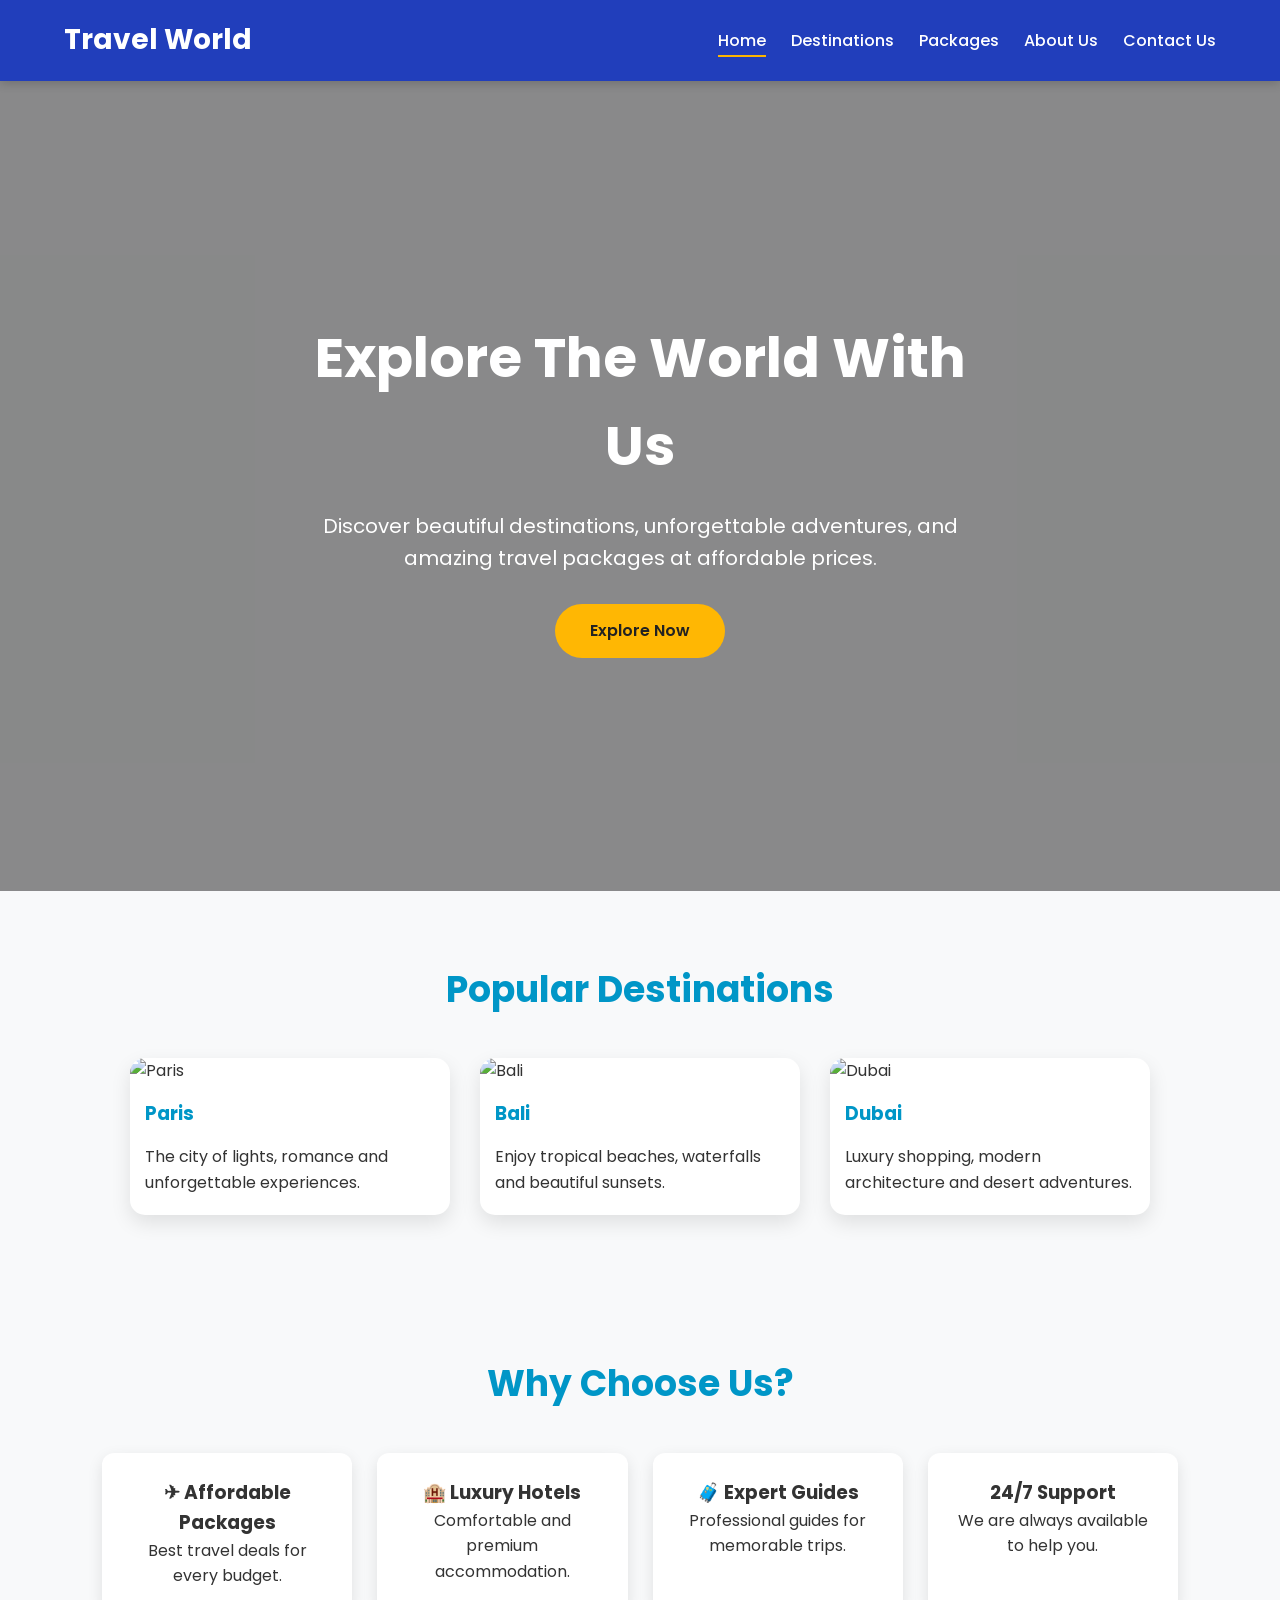
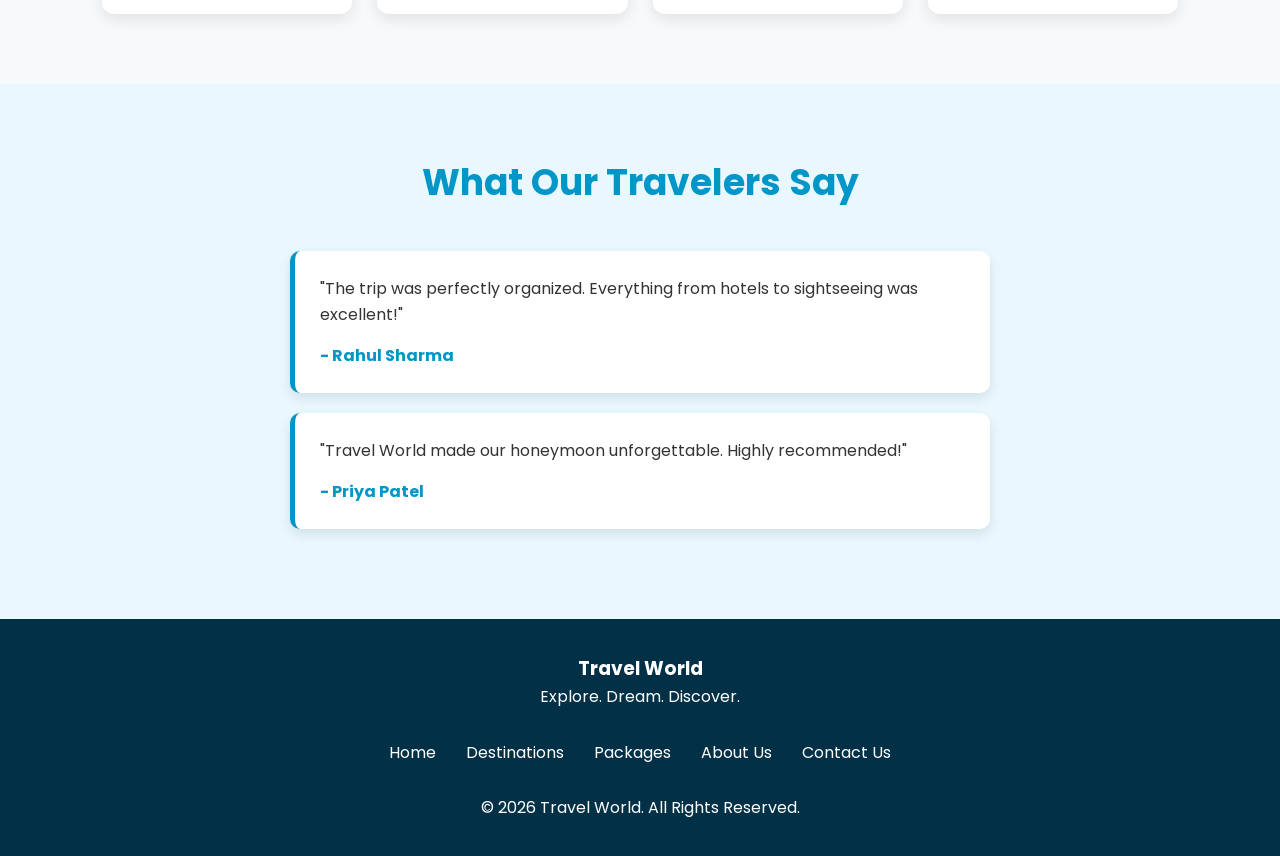
==== index.html @ 7a74a675 "Add files via upload" ====
<!DOCTYPE html>
<html lang="en">
<head>
    <meta charset="UTF-8">
    <meta name="viewport" content="width=device-width, initial-scale=1.0">
    <title>Tours and Travel</title>
    <link rel="preconnect" href="https://fonts.googleapis.com">
    <link rel="preconnect" href="https://fonts.gstatic.com" crossorigin>
    <link href="https://fonts.googleapis.com/css2?family=Poppins:wght@300;400;500;600;700&display=swap" rel="stylesheet">
    <link rel="stylesheet" href="Style.css">
</head>
<body>
    <header>
        <nav class="navbar">
            <div class="logo">
                 Travel World
            </div>
            <ul class="nav-links">
                <li><a target="_blank" href="index.html" class="active">Home</a></li>
                <li><a target="_blank" href="Destination.html">Destinations</a></li>
                <li><a target="_blank" href="Packages.html">Packages</a></li>
                <li><a target="_blank" href="About.html">About Us</a></li>
                <li><a target="_blank" href="contact.html">Contact Us</a></li>
            </ul>
        </nav>
    </header>
    <section class="hero">
        <div class="hero-content">
            <h1>Explore The World With Us</h1>
            <p>
                Discover beautiful destinations, unforgettable adventures,
                and amazing travel packages at affordable prices.
            </p>
            <a href="Destination.html" class="btn">
                Explore Now
            </a>
        </div>
    </section>
    <section class="destinations">

        <h2>Popular Destinations</h2>

        <div class="card-container">

            <div class="card">
                <img src="images/Paris.jpg" alt="Paris">
                <h3>Paris</h3>
                <p>The city of lights, romance and unforgettable experiences.</p>
            </div>

            <div class="card">
                <img src="images/bali.jpg" alt="Bali">
                <h3>Bali</h3>
                <p>Enjoy tropical beaches, waterfalls and beautiful sunsets.</p>
            </div>

            <div class="card">
                <img src="images/dubai.jpg" alt="Dubai">
                <h3>Dubai</h3>
                <p>Luxury shopping, modern architecture and desert adventures.</p>
            </div>

        </div>

    </section>

    <section class="why-us">
        <h2>Why Choose Us?</h2>
        <div class="features">
            <div class="feature">
                <h3>✈ Affordable Packages</h3>
                <p>Best travel deals for every budget.</p>
            </div>
            <div class="feature">
                <h3>🏨 Luxury Hotels</h3>
                <p>Comfortable and premium accommodation.</p>
            </div>
            <div class="feature">
                <h3>🧳 Expert Guides</h3>
                <p>Professional guides for memorable trips.</p>
            </div>
            <div class="feature">
                <h3>24/7 Support</h3>
                <p>We are always available to help you.</p>
            </div>
        </div>
    </section>    
    <section class="testimonials">
        <h2>What Our Travelers Say</h2>
        <div class="testimonial-box">
            <p>
                "The trip was perfectly organized. Everything from hotels to
                sightseeing was excellent!"
            </p>
            <h4>- Rahul Sharma</h4>
        </div>
        <div class="testimonial-box">
            <p>
                "Travel World made our honeymoon unforgettable.
                Highly recommended!"
            </p>
            <h4>- Priya Patel</h4>
        </div>
    </section>
    <footer>
        <div class="footer-content">
            <h3>Travel World</h3>
            <p>Explore. Dream. Discover.</p>
            <ul class="footer-links">
                <li><a target="_blank" href="index.html">Home</a></li>
                <li><a target="_blank" href="Destination.html">Destinations</a></li>
                <li><a target="_blank" href="Packages.html">Packages</a></li>
                <li><a target="_blank" href="About.html">About Us</a></li>
                <li><a target="_blank" href="contact.html">Contact Us</a></li>
            </ul>
            <p>&copy; 2026 Travel World. All Rights Reserved.</p>
        </div>
    </footer>
</body>
</html>
---- Style.css ----
*{
    margin:0;
    padding:0;
    box-sizing:border-box;
    font-family:'Poppins',sans-serif;
    scroll-behavior:smooth;
}
body{
    background:#f8f9fa;
    color:#333;
    line-height:1.6;
}
header{
    background:#213ebb;
    position:sticky;
    top:0;
    z-index:1000;
    box-shadow:0 2px 10px rgba(0,0,0,.2);
}
.navbar{
    width:90%;
    margin:auto;
    display:flex;
    justify-content:space-between;
    align-items:center;
    padding:18px 0;
}
.logo{
    color:white;
    font-size:28px;
    font-weight:700;
}
.nav-links{
    display:flex;
    list-style:none;
}
.nav-links li{
    margin-left:25px;
}
.nav-links a{
    text-decoration:none;
    color:white;
    font-weight:500;
    transition:.3s;
    position:relative;
}
.nav-links a::after{
    content:"";
    position:absolute;
    left:0;
    bottom:-5px;
    width:0%;
    height:2px;
    background:#fdb500;
    transition:.3s;
}
.nav-links a:hover::after,
.nav-links .active::after{
    width:100%;
}
.nav-links a:hover{
    color:#ffb703;
}
.hero{
    height:90vh;
    background:url("images/hero.jpg") center/cover no-repeat;
    display:flex;
    justify-content:center;
    align-items:center;
    text-align:center;
    color:white;
    position:relative;
}
.hero::before{
    content:"";
    position:absolute;
    width:100%;
    height:100%;
    background:rgba(0,0,0,.45);
}
.hero-content{
    position:relative;
    max-width:700px;
    padding:20px;
    animation:fadeUp 1.2s ease;
}
.hero h1{
    font-size:55px;
    margin-bottom:20px;
}
.hero p{
    font-size:20px;
    margin-bottom:30px;
}
.btn{
    display:inline-block;
    padding:14px 35px;
    background:#ffb703;
    color:#222;
    text-decoration:none;
    border-radius:40px;
    font-weight:600;
    transition:.3s;
}
.btn:hover{
    background:white;
    transform:scale(1.05);
}
section{
    padding:70px 8%;
}
section h2{
    text-align:center;
    font-size:36px;
    color:#0096c7;
    margin-bottom:40px;
}
.card-container{
    display:flex;
    justify-content:center;
    gap:30px;
    flex-wrap:wrap;
}
.card{
    width:320px;
    background:white;
    border-radius:15px;
    overflow:hidden;
    box-shadow:0 8px 20px rgba(0,0,0,.1);
    transition:.4s;
}
.card img{
    width:100%;
    height:220px;
    object-fit:cover;
}
.card h3{
    padding:15px;
    color:#0096c7;
}
.card p{
    padding:0 15px 20px;
}
.card:hover{
    transform:translateY(-10px);
    box-shadow:0 12px 30px rgba(0,0,0,.25);
}
.features{
    display:grid;
    grid-template-columns:repeat(4,1fr);
    gap:25px;
}
.feature{
    background:white;
    padding:25px;
    text-align:center;
    border-radius:12px;
    box-shadow:0 5px 15px rgba(0,0,0,.1);
    transition:.4s;
}
.feature:hover{
    background:#0096c7;
    color:white;
    transform:translateY(-8px);
}
.testimonials{
    background:#e9f8ff;
}
.testimonial-box{
    background:white;
    margin:20px auto;
    max-width:700px;
    padding:25px;
    border-left:5px solid #0096c7;
    border-radius:10px;
    box-shadow:0 5px 12px rgba(0,0,0,.1);
}
.testimonial-box h4{
    margin-top:15px;
    color:#0096c7;
}
footer{
    background:#023047;
    color:white;
    text-align:center;
    padding:35px 20px;
}
.footer-links{
    display:flex;
    justify-content:center;
    flex-wrap:wrap;
    list-style:none;
    margin:20px 0;
}
.footer-links li{
    margin:10px 15px;
}
.footer-links a{
    color:white;
    text-decoration:none;
    transition:.3s;
}
.footer-links a:hover{
    color:#ffb703;
}
@keyframes fadeUp{
    from{
        opacity:0;
        transform:translateY(40px);
    }
    to{
        opacity:1;
        transform:translateY(0);
    }
}
@media(max-width:992px){
    .features{
        grid-template-columns:repeat(2,1fr);
    }
}
@media(max-width:768px){
    .navbar{
        flex-direction:column;
    }
    .nav-links{
        flex-direction:column;
        align-items:center;
        margin-top:15px;
    }
    .nav-links li{
        margin:10px 0;
    }
    .hero h1{
        font-size:38px;
    }
    .hero p{
        font-size:17px;
    }
    .features{
        grid-template-columns:1fr;
    }
}
@media(max-width:480px){

    .hero h1{
        font-size:30px;
    }
    .hero p{
        font-size:15px;
    }
    .btn{
        padding:12px 25px;
    }
}
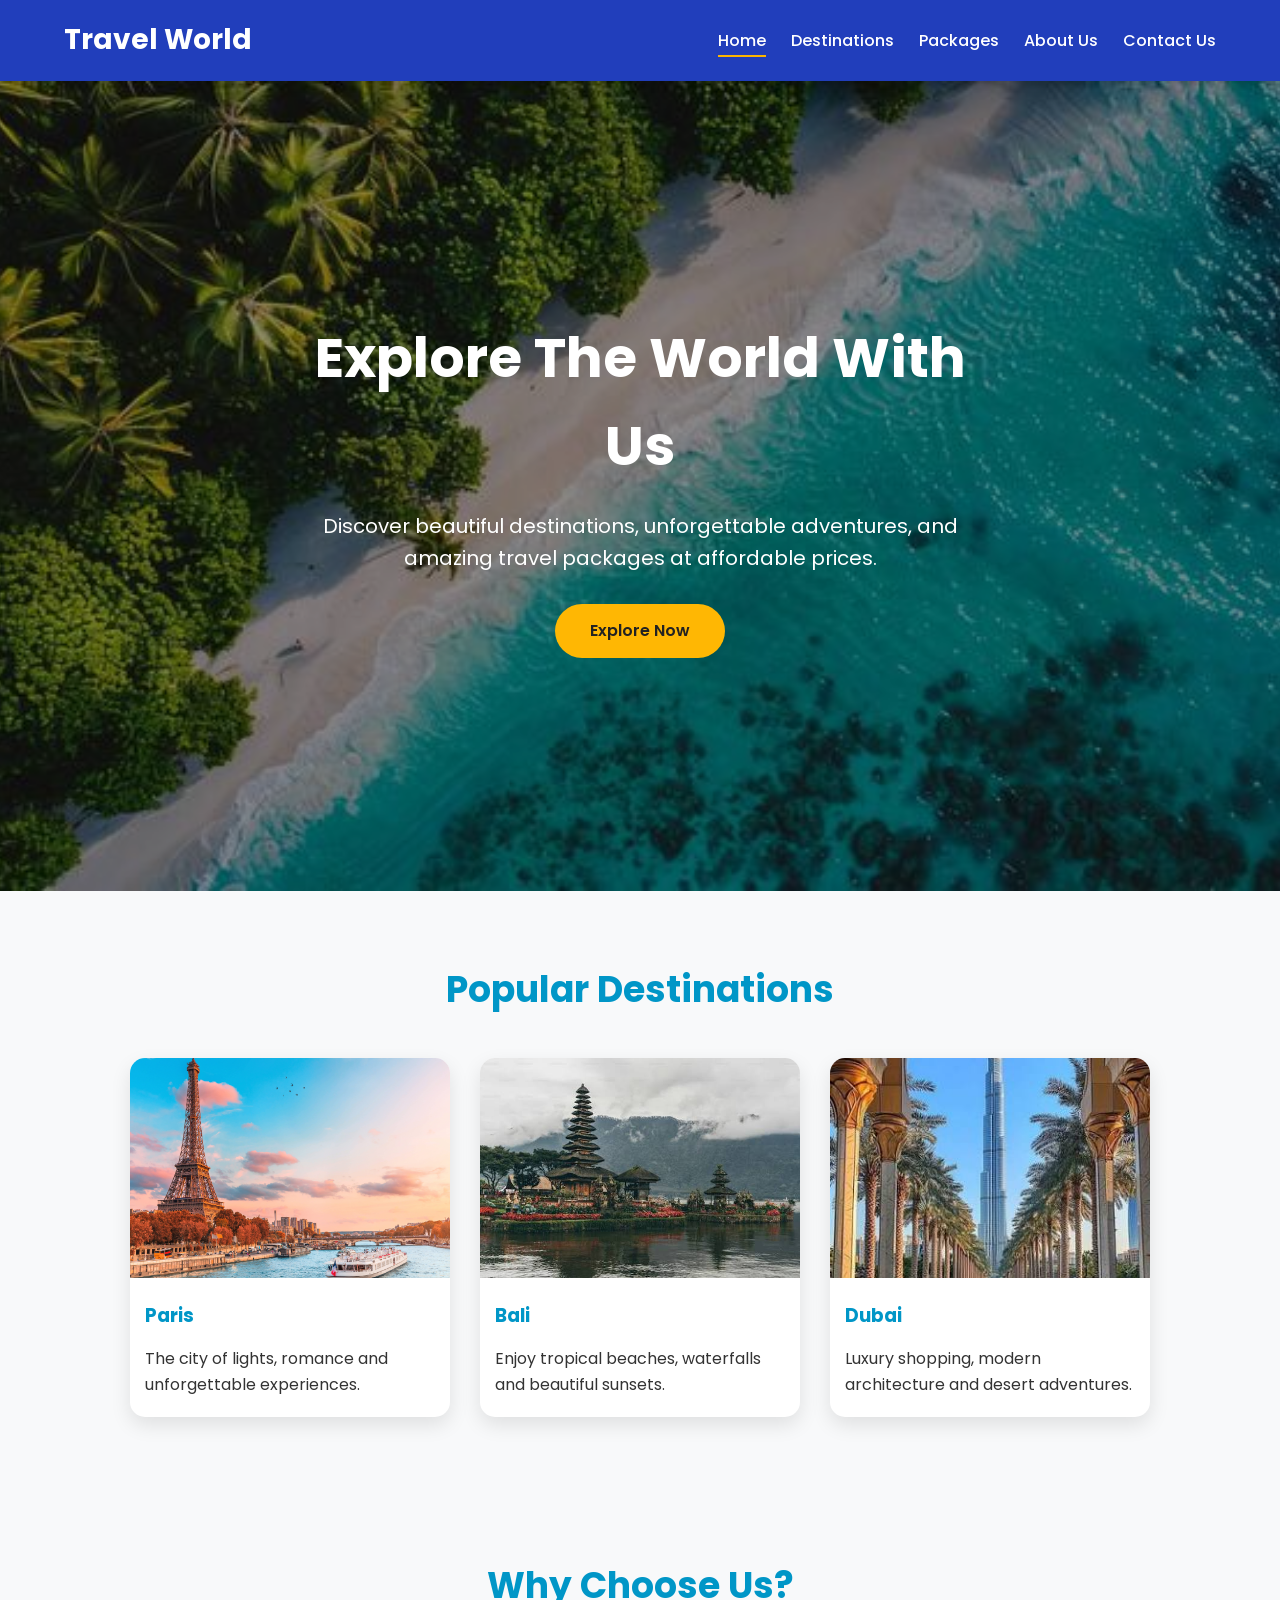
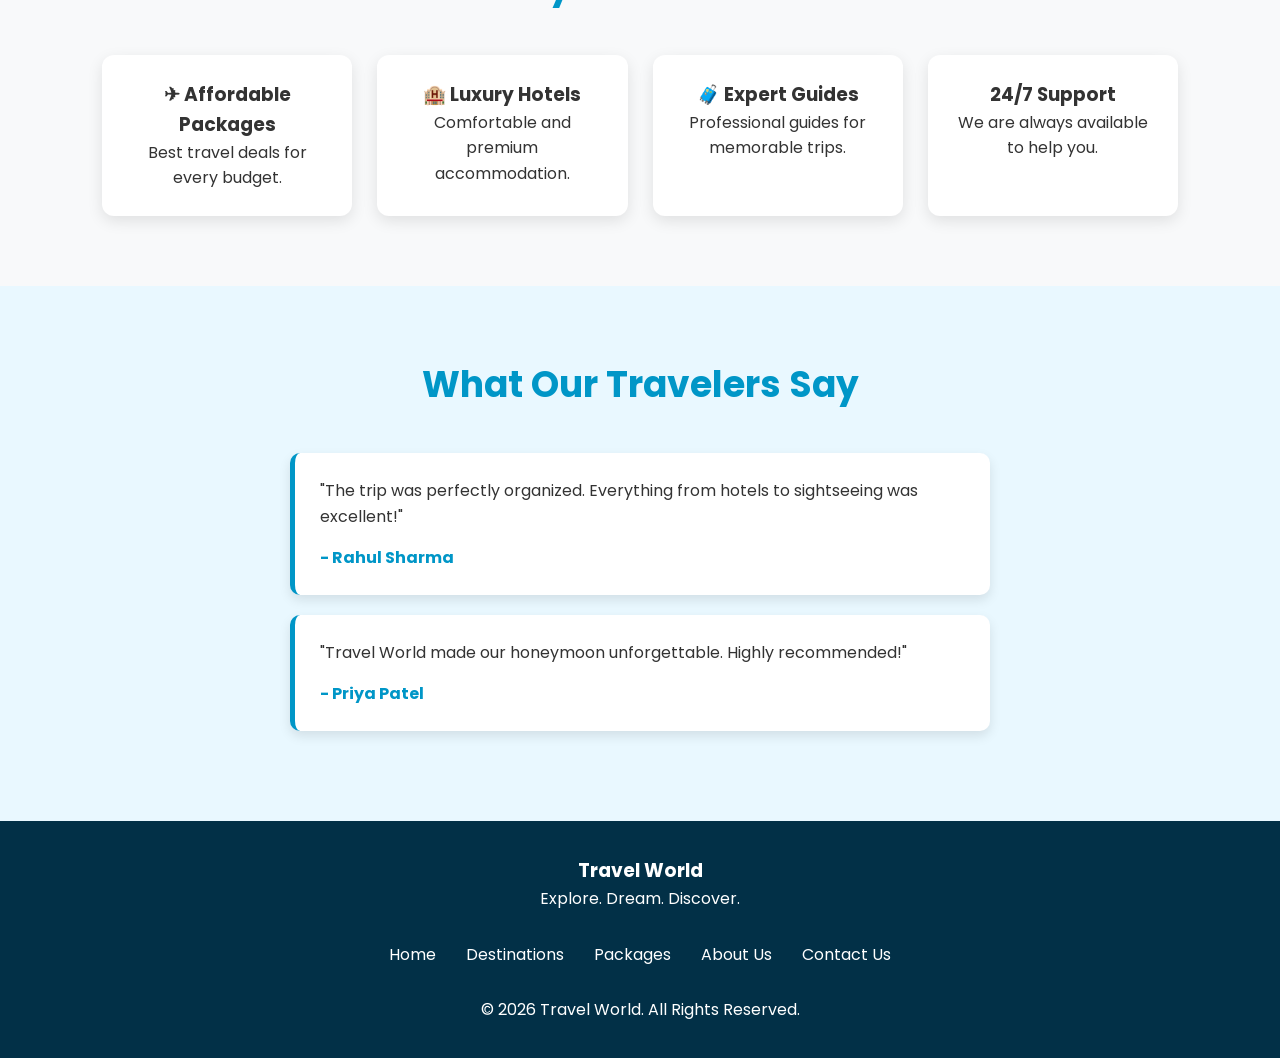
==== commit aff7efe2: "Fix image paths in index.html Updated image paths to remove unnecessary prefixes." ====
--- a/index.html
+++ b/index.html
@@ -43,19 +43,19 @@
         <div class="card-container">
 
             <div class="card">
-                <img src="images/Paris.jpg" alt="Paris">
+                <img src="Paris.jpg" alt="Paris">
                 <h3>Paris</h3>
                 <p>The city of lights, romance and unforgettable experiences.</p>
             </div>
 
             <div class="card">
-                <img src="images/bali.jpg" alt="Bali">
+                <img src="bali.jpg" alt="Bali">
                 <h3>Bali</h3>
                 <p>Enjoy tropical beaches, waterfalls and beautiful sunsets.</p>
             </div>
 
             <div class="card">
-                <img src="images/dubai.jpg" alt="Dubai">
+                <img src="dubai.jpg" alt="Dubai">
                 <h3>Dubai</h3>
                 <p>Luxury shopping, modern architecture and desert adventures.</p>
             </div>
@@ -117,4 +117,4 @@
         </div>
     </footer>
 </body>
-</html>+</html>
--- a/Style.css
+++ b/Style.css
@@ -63,7 +63,7 @@
 }
 .hero{
     height:90vh;
-    background:url("images/hero.jpg") center/cover no-repeat;
+    background:url("hero.jpg") center/cover no-repeat;
     display:flex;
     justify-content:center;
     align-items:center;
@@ -251,4 +251,4 @@
     .btn{
         padding:12px 25px;
     }
-}+}
